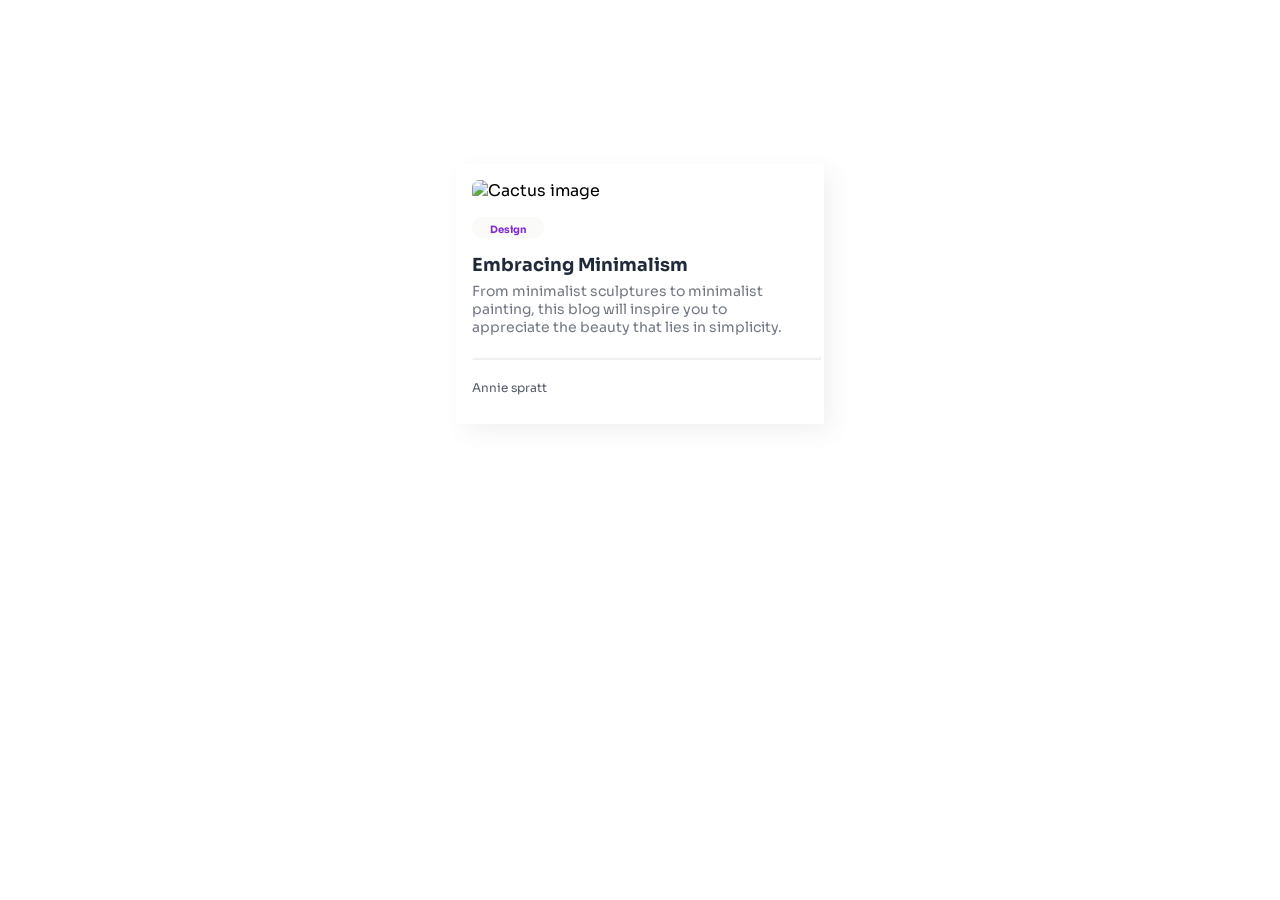
==== Proj2/index.html @ 12ec62d8 "Add files via upload" ====
<!DOCTYPE html>
<html lang="en">

<head>
    <meta charset="UTF-8">
    <meta name="viewport" content="width=device-width, initial-scale=1.0">
    <title>Document</title>
    <link rel="stylesheet" href="style.css">
    <link href="https://fonts.googleapis.com/css2?family=DM+Sans:opsz,wght@9..40,100..1000&family=Inter:ital,opsz,wght@0,14..32,100..900;1,14..32,100..900&family=Jost:ital,wght@0,100..900;1,100..900&family=Sora:wght@100..800&display=swap" rel="stylesheet">
</head>

<body>
    <div>
        <article>
            <!-- <section> -->
                <figure>
                <img src="E:\My javeria\MyLearning\FrontEndLearning\HTMLandCSS\CodeFiles\ResponsveWebDesign_dev_challenges\Project\Proj2\Cactus.jpg"
                    alt="Cactus image">
                <figcaption><b>Design</b></figcaption>
                </figure>

            <!-- </section> -->
            <!-- </div> -->
            <!-- <div class="div"> -->

            <!-- <div> -->
            <!-- <section class="sect"> -->
            <section class="sect">
                <!-- <h3>Embracing Minimalism</h3>
        <br>
        <p>From minimalist sculptures to minimalist painting, this blog will inspire you to appreciate the beauty that
            lies in smplicity.</p> -->
                <!-- <dl style="margin-bottom: 20px;"> -->
                     <dl style="margin-bottom: 20px;">
                    <dt id="list"><b>Embracing Minimalism</b> </dt>
                    <dd id="list01">From minimalist sculptures to minimalist painting, this blog will inspire
                        you to appreciate the beauty that
                        lies in simplicity.</dd>
                </dl>
                <hr>
                <footer>Annie spratt</footer>
            </section>
        </article>
    </div>
</body>

</html>
---- Proj2/style.css ----
/* div{

    display: flexbox;
    justify-content: center;
} */
hr
{
    width: 345px;
    border-color: rgb(253 251 252 / 17%);
    border-width: 2px;
    /* border-color: rgb(253, 251, 252); */
    /* border-color: rgb(224, 217, 218,0.774); */
    /* border-color: #FFFFFF; */
    border-style:outset;

}
 body
 {
    /* box-shadow: 8px 8px 20px 0px rgba(85,85,85,0.08); */
    margin: 164px;
    font-weight: 400;
  font-family: "Sora", sans-serif;
  font-optical-sizing: auto;

  font-style:regular;

 }
   /* body
 {
    display: flex;
    justify-content: center;
 } */
  div
{
    display: flex;
    justify-content: center;
    flex-wrap: wrap;
    /* box-shadow: 8px 8px 20px 0px rgba(85,85,85,0.08); */
 } 
  
 /* .div
 {
    margin-left: 250px;
    margin-right: 200px;
 } */
img{
    margin: 16px;
    border-style: hidden;
    border-radius: 7px;
}

.sect{
   height: 150px;
   width: 336px;
   padding-left: 16px;
   padding-right: 16px;
   padding-bottom: 20px;
   /* box-shadow: 8px 8px 20px 0px rgba(85,85,85,0.08); */
}
/* .sect{
    display: flex;
    justify-content: center;
} */
figcaption
{
    height: 15px;
    display: flex;
    justify-content: center;
    padding-top: 6px;
    padding-left: 16px;
    padding-right: 16px;
    margin-left: 16px;
    /* border-width: 2px;
    border-color: aqua; */
    width: 40px;
    color:rgb(128, 41, 209);
    font-size: 10px;
    border-style: hidden;
    border-radius: 10px;
    background-color:  #fafaf9;
   
    /* #E5EAF0; */
}
article{
      box-shadow: 8px 8px 20px 0px rgba(85,85,85,0.08);
}

#list
{
    margin-bottom: 6px;
    font-size: 18px;
    color: #20293A;
/* font-style: oblique; */
}
#list01
{
    width: 310px;
    display: flex;
    justify-content: flex-start;
    margin: 0px;
    font-size: 14px;
         color: #394150B5;
    /* color: #394150; */
/* font-style: oblique; */
}
footer
{
    /* color: #20293A; */
    color: #20293Ac7;
    font-size: 12px;
    margin-top: 20px;
}
figure{
    margin: 0px;  
}
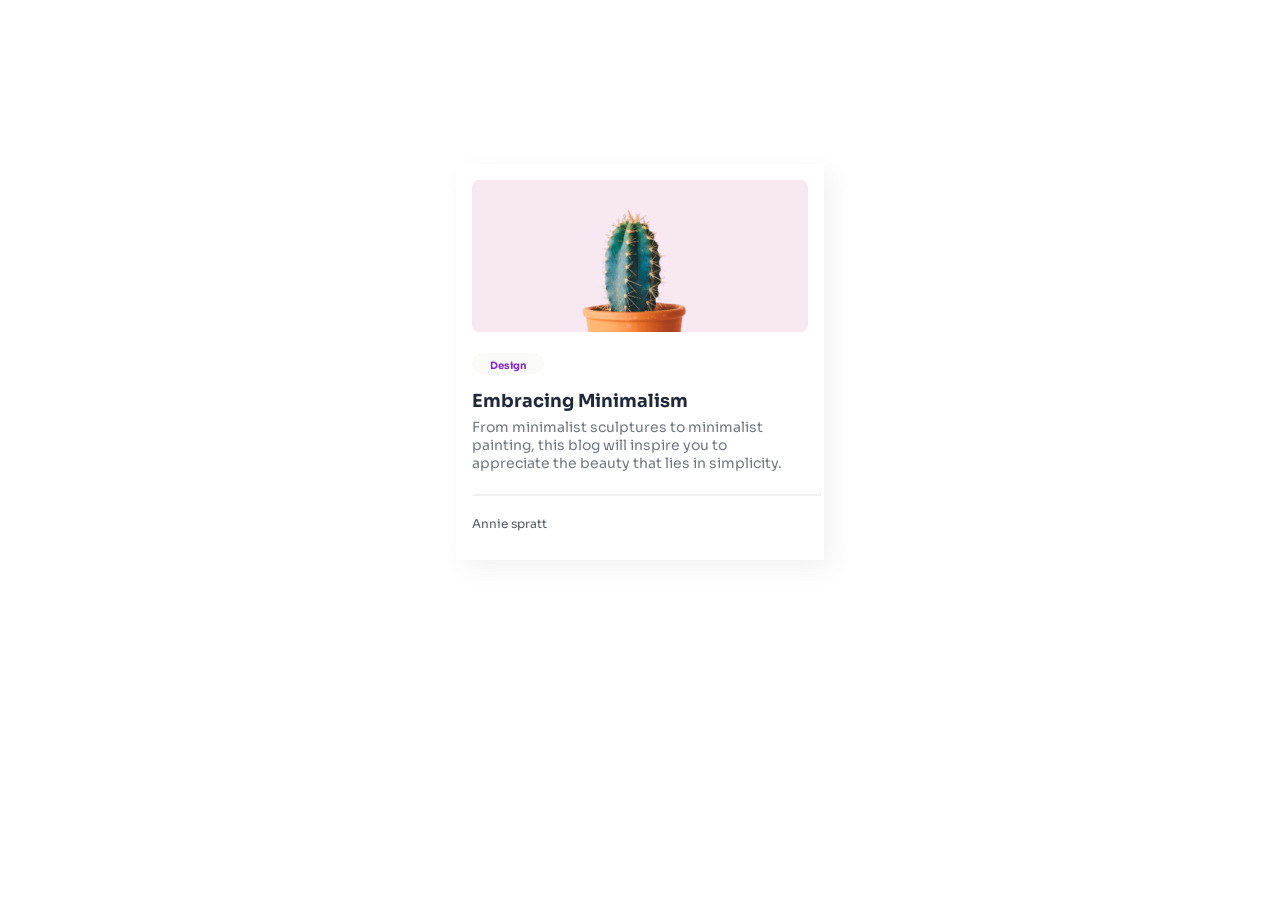
==== commit 75aae084: "Update index.html" ====
--- a/Proj2/index.html
+++ b/Proj2/index.html
@@ -14,7 +14,7 @@
         <article>
             <!-- <section> -->
                 <figure>
-                <img src="E:\My javeria\MyLearning\FrontEndLearning\HTMLandCSS\CodeFiles\ResponsveWebDesign_dev_challenges\Project\Proj2\Cactus.jpg"
+                <img src="Cactus.jpg"
                     alt="Cactus image">
                 <figcaption><b>Design</b></figcaption>
                 </figure>
@@ -44,4 +44,4 @@
     </div>
 </body>
 
-</html>+</html>
